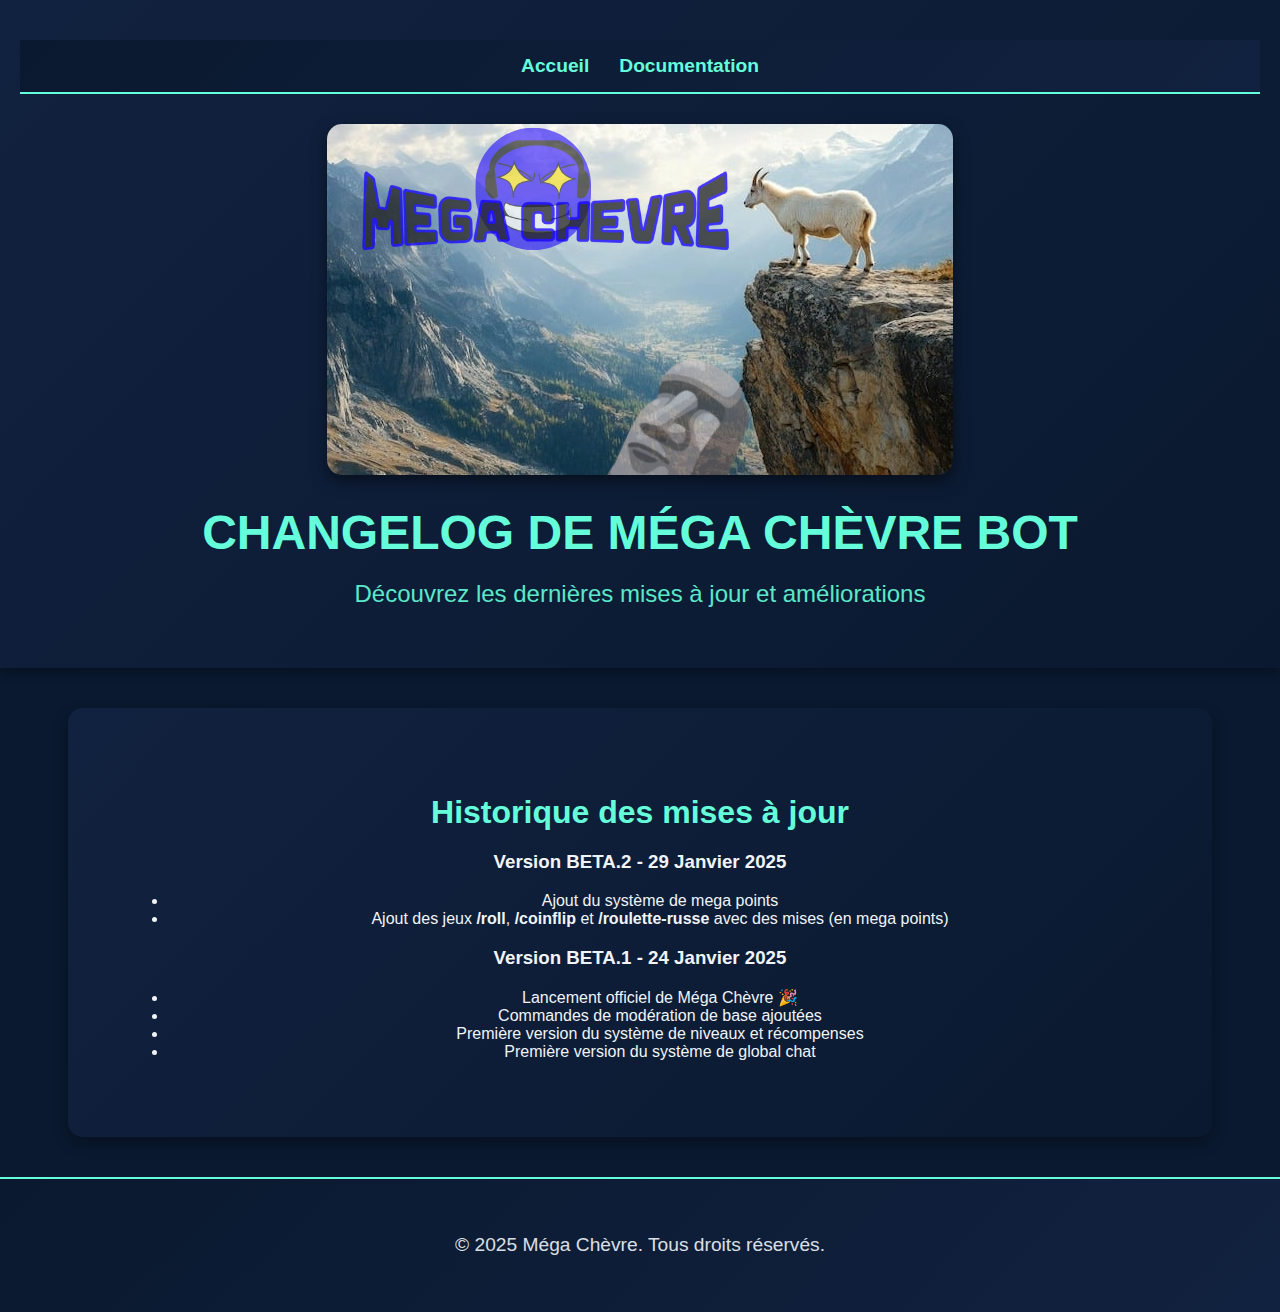
==== Pages/BotDocumentation/changelog.html @ f2ba9ebe "Create changelog.html" ====
<!DOCTYPE html>
<html lang="fr">
<head>
    <meta charset="UTF-8">
    <meta name="viewport" content="width=device-width, initial-scale=1.0">
    <title>Méga Chèvre Bot | Changelog</title>
    <link rel="icon" href="Images/favicon.png" type="image/x-icon">
    <link rel="stylesheet" href="../../style.css">
</head>
<body>
    <header>
        <nav>
            <div class="nav-container">
                <a href="../../index.html" class="navigation-item">Accueil</a>
                <a href="documentation.html" class="navigation-item">Documentation</a>
            </div>
        </nav>
        <div class="banner">
            <img src="../../Images/banner.png" alt="Bannière Méga Chèvre">
        </div>
        <h1 id="title">Changelog de Méga Chèvre Bot</h1>
        <h2 id="subtitle">Découvrez les dernières mises à jour et améliorations</h2>
    </header>
    <main>
        <section id="changelog" class="section-container">
            <h2>Historique des mises à jour</h2>

            <article class="changelog-entry">
                <h3>Version BETA.2 - 29 Janvier 2025</h3>
                <ul>
                    <li>Ajout du système de mega points</li>
                    <li>Ajout des jeux <strong>/roll</strong>, <strong>/coinflip</strong> et <strong>/roulette-russe</strong> avec des mises (en mega points)</li>
                </ul>
            </article>
            
            <article class="changelog-entry">
                <h3>Version BETA.1 - 24 Janvier 2025</h3>
                <ul>
                    <li>Lancement officiel de Méga Chèvre 🎉</li>
                    <li>Commandes de modération de base ajoutées</li>
                    <li>Première version du système de niveaux et récompenses</li>
                    <li>Première version du système de global chat</li>
                </ul>
            </article>
        </section>
    </main>
    <footer>
        <p>&copy; 2025 Méga Chèvre. Tous droits réservés.</p>
    </footer>
</body>
</html>
---- style.css ----
/* General Styles */

html {
    scroll-behavior: smooth;
}

body {
    font-family: 'Poppins', sans-serif;
    margin: 0;
    padding: 0;
    background-color: #0A192F;
    color: #F0F4F8;
    overflow-x: hidden;
}

/* Header */
header {
    text-align: center;
    padding: 40px 20px;
    background: linear-gradient(135deg, #112240, #0A192F);
    box-shadow: 0 4px 10px rgba(0, 0, 0, 0.3);
}

#title {
    font-size: 3rem;
    margin: 10px 0;
    color: #64FFDA;
    font-weight: bold;
    text-transform: uppercase;
}

#subtitle {
    font-size: 1.5rem;
    font-weight: 300;
    opacity: 0.9;
}

/* Navigation */
nav {
    background: linear-gradient(135deg, #0A192F, #112240);
    padding: 15px 0;
    display: flex;
    justify-content: center;
    border-bottom: 2px solid #64FFDA;
    position: sticky;
    top: 0;
    width: 100%;
    z-index: 100;
}

.nav-container {
    display: flex;
    gap: 30px;
}

.navigation-item {
    text-decoration: none;
    color: #64FFDA;
    font-weight: bold;
    font-size: 1.2rem;
    transition: all 0.3s ease-in-out;
    position: relative;
}

.navigation-item::after {
    content: '';
    display: block;
    width: 0;
    height: 3px;
    background: #64FFDA;
    transition: width 0.3s;
    position: absolute;
    bottom: -5px;
    left: 50%;
    transform: translateX(-50%);
}

.navigation-item:hover::after {
    width: 100%;
}

.navigation-item:hover {
    color: #F0F4F8;
}

/* Banner */
.banner img {
    max-width: 90%;
    height: auto;
    display: block;
    margin: 30px auto;
    border-radius: 15px;
    box-shadow: 0 6px 15px rgba(0, 0, 0, 0.5);
}

/* Sections */
.section-container {
    padding: 60px;
    text-align: center;
    background: linear-gradient(135deg, #112240, #0A192F);
    margin: 40px auto;
    width: 80%;
    border-radius: 15px;
    box-shadow: 0 6px 15px rgba(0, 0, 0, 0.3);
    transition: transform 0.3s ease-in-out;
}

.section-container:hover {
    transform: scale(1.02);
}

h2 {
    color: #64FFDA;
    font-size: 2rem;
    margin-bottom: 20px;
}

p {
    font-size: 1.2rem;
    line-height: 1.8;
    opacity: 0.9;
}

a {
    color: white;
}

/* Floating Images for Bot Discord and Community Sections */
.bot-background, .communaute-background {
    position: relative;
    overflow: hidden;
}

.floating-images {
    position: absolute;
    width: 100%;
    height: 100%;
    top: 0;
    left: 0;
    pointer-events: none;
}

.floating-image {
    position: absolute;
    width: 100px;
    opacity: 0.15;
    animation: floatAnimation 6s infinite ease-in-out;
    border-radius: 25px;
}

.floating-image:nth-child(1) {
    top: 10%;
    left: 20%;
    animation-duration: 5s;
}

.floating-image:nth-child(2) {
    top: 50%;
    left: 70%;
    animation-duration: 7s;
}

.floating-image:nth-child(3) {
    top: 80%;
    left: 40%;
    animation-duration: 6s;
}

@keyframes floatAnimation {
    0% { transform: translateY(0); }
    50% { transform: translateY(-20px); }
    100% { transform: translateY(0); }
}

/* Button */
.button {
    display: inline-block;
    padding: 15px 30px;
    font-size: 1.2rem;
    font-weight: bold;
    color: #0A192F;
    background-color: #64FFDA;
    border: none;
    border-radius: 10px;
    text-decoration: none;
    transition: all 0.3s ease-in-out;
    box-shadow: 0 4px 10px rgba(0, 255, 200, 0.3);
}

.button:hover {
    background-color: #52e0c4;
    box-shadow: 0 6px 15px rgba(0, 255, 200, 0.5);
    transform: scale(1.05);
}

/* Footer */
footer {
    text-align: center;
    padding: 30px;
    background: linear-gradient(135deg, #0A192F, #112240);
    border-top: 2px solid #64FFDA;
    font-size: 1rem;
}
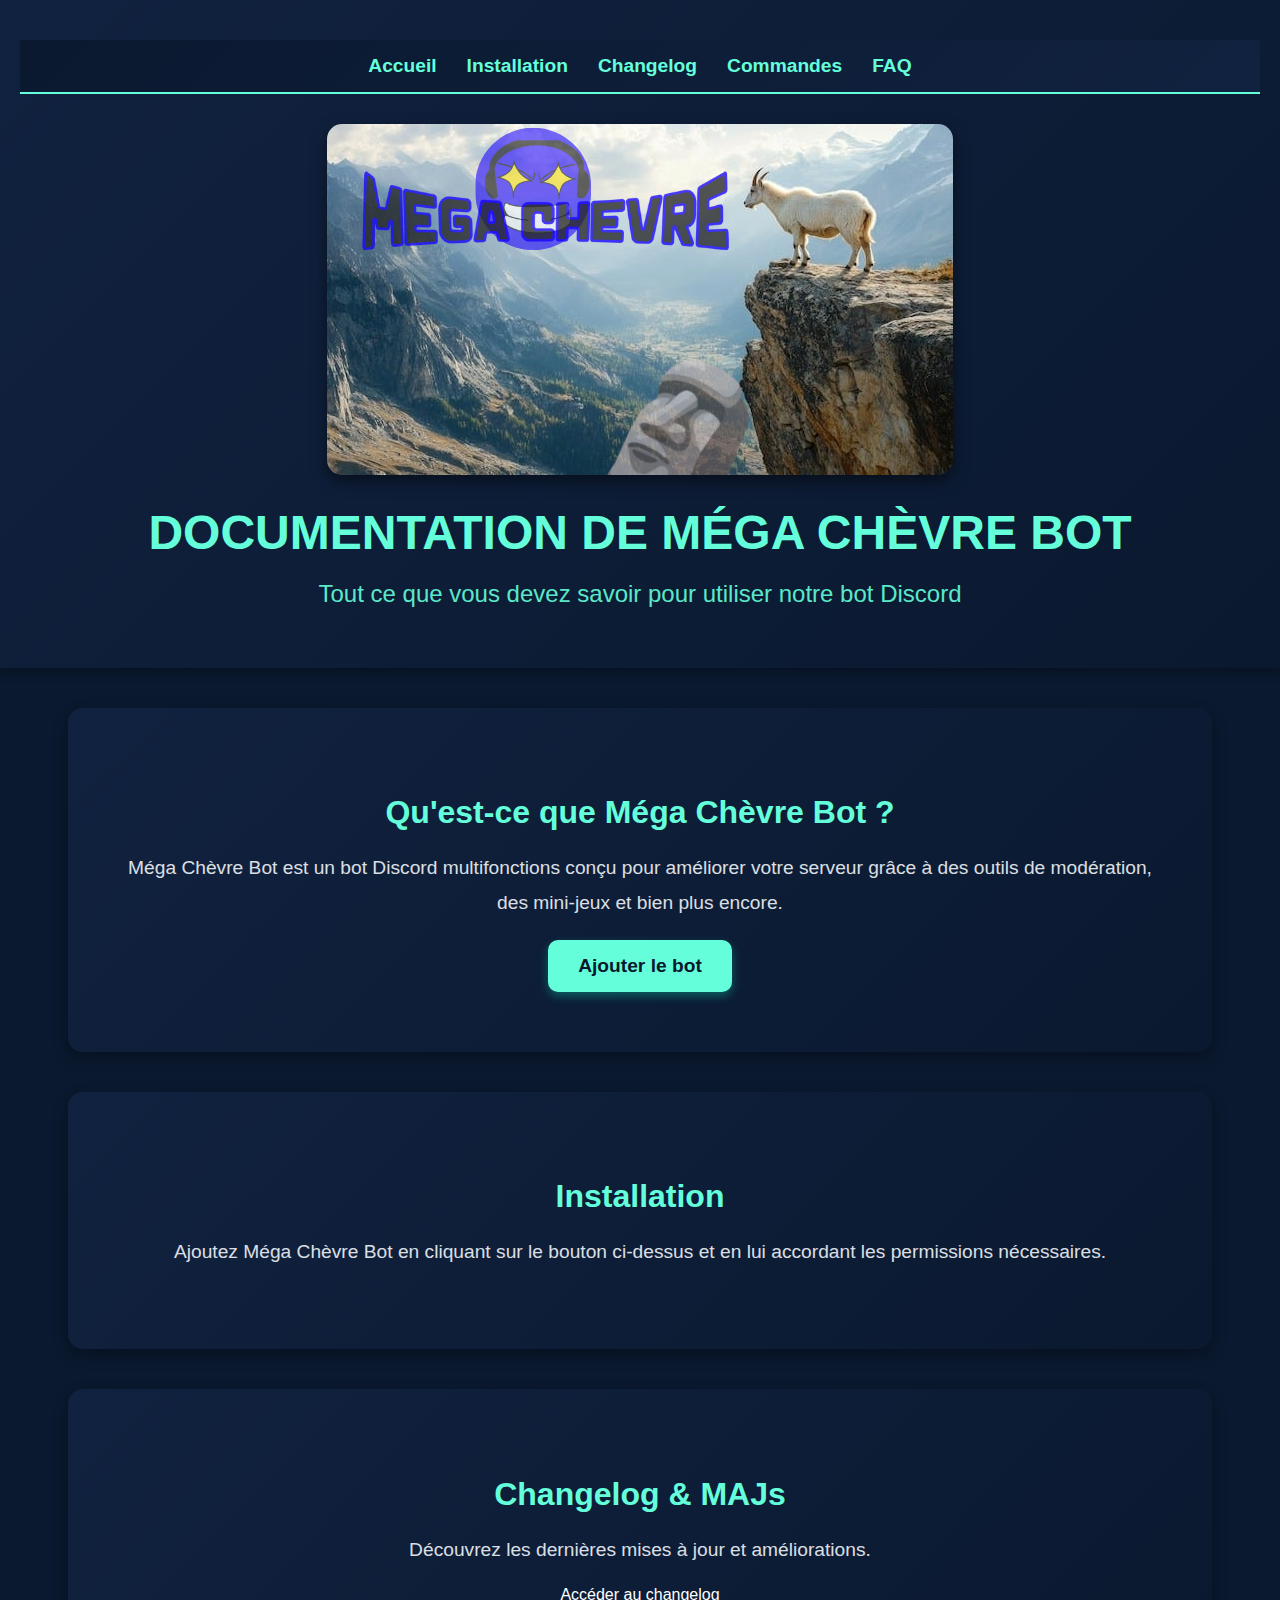
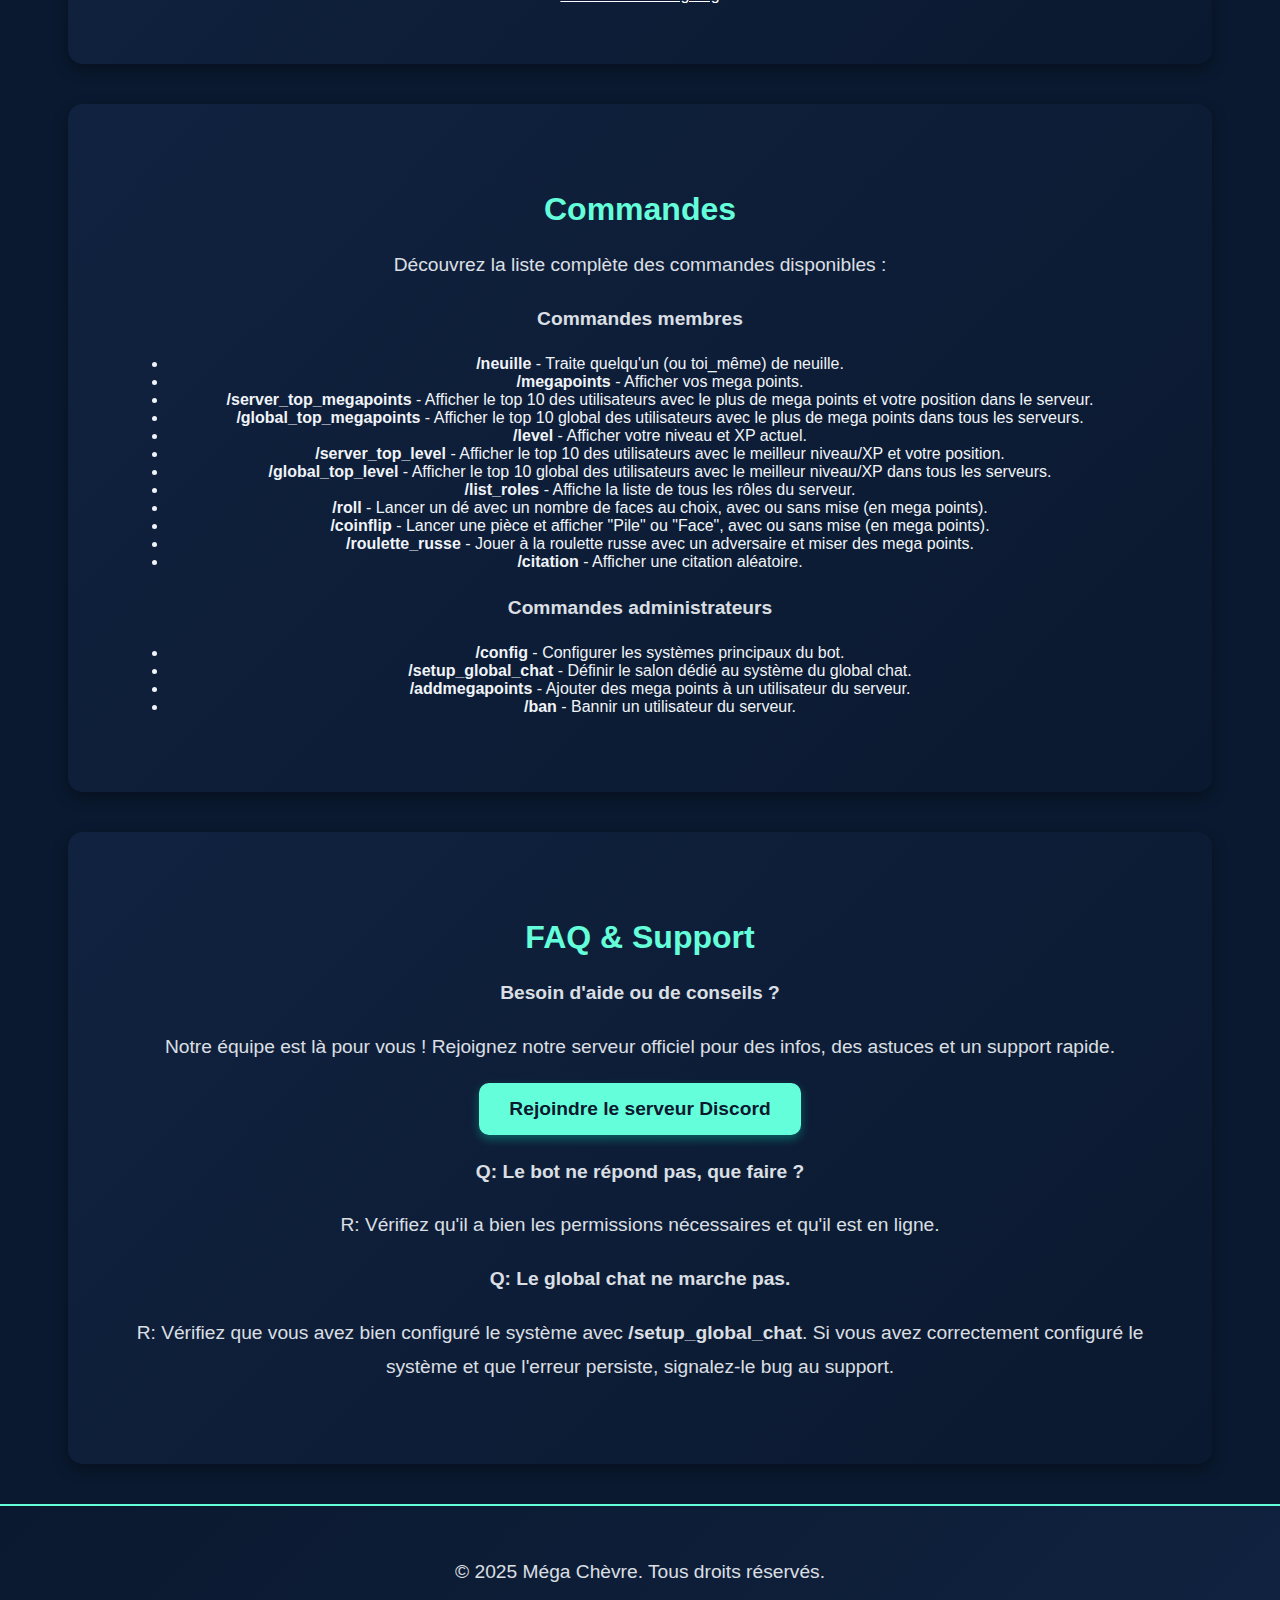
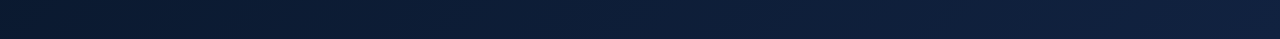
==== commit cad12fa1: "Update changelog.html" ====
--- a/Pages/BotDocumentation/changelog.html
+++ b/Pages/BotDocumentation/changelog.html
@@ -1,10 +1,9 @@
-
 <!DOCTYPE html>
 <html lang="fr">
 <head>
     <meta charset="UTF-8">
     <meta name="viewport" content="width=device-width, initial-scale=1.0">
-    <title>Méga Chèvre Bot | Changelog</title>
+    <title>Méga Chèvre Bot | Documentation</title>
     <link rel="icon" href="Images/favicon.png" type="image/x-icon">
     <link rel="stylesheet" href="../../style.css">
 </head>
@@ -13,36 +12,76 @@
         <nav>
             <div class="nav-container">
                 <a href="../../index.html" class="navigation-item">Accueil</a>
-                <a href="documentation.html" class="navigation-item">Documentation</a>
+                <a href="#installation" class="navigation-item">Installation</a>
+                <a href="#changelog" class="navigation-item">Changelog</a>
+                <a href="#commandes" class="navigation-item">Commandes</a>
+                <a href="#faq" class="navigation-item">FAQ</a>
             </div>
         </nav>
         <div class="banner">
             <img src="../../Images/banner.png" alt="Bannière Méga Chèvre">
         </div>
-        <h1 id="title">Changelog de Méga Chèvre Bot</h1>
-        <h2 id="subtitle">Découvrez les dernières mises à jour et améliorations</h2>
+        <h1 id="title">Documentation de Méga Chèvre Bot</h1>
+        <h2 id="subtitle">Tout ce que vous devez savoir pour utiliser notre bot Discord</h2>
     </header>
     <main>
+        <section id="presentation" class="section-container">
+            <h2>Qu'est-ce que Méga Chèvre Bot ?</h2>
+            <p>Méga Chèvre Bot est un bot Discord multifonctions conçu pour améliorer votre serveur grâce à des outils de modération, des mini-jeux et bien plus encore.</p>
+            <a href="https://discord.com/oauth2/authorize?client_id=1223411356032696430" target="_blank" class="button">Ajouter le bot</a>
+        </section>
+        <section id="installation" class="section-container">
+            <h2>Installation</h2>
+            <p>Ajoutez Méga Chèvre Bot en cliquant sur le bouton ci-dessus et en lui accordant les permissions nécessaires.</p>
+        </section>
         <section id="changelog" class="section-container">
-            <h2>Historique des mises à jour</h2>
-
-            <article class="changelog-entry">
-                <h3>Version BETA.2 - 29 Janvier 2025</h3>
+            <h2>Changelog & MAJs</h2>
+            <p>Découvrez les dernières mises à jour et améliorations.</p>
+            <a href="changelog.html" target="_self">Accéder au changelog</a>
+        </section>
+        <section id="commandes" class="section-container">
+            <h2>Commandes</h2>
+            <p>Découvrez la liste complète des commandes disponibles :</p>
+            <div>
+                <p><strong>Commandes membres</strong></p>
                 <ul>
-                    <li>Ajout du système de mega points</li>
-                    <li>Ajout des jeux <strong>/roll</strong>, <strong>/coinflip</strong> et <strong>/roulette-russe</strong> avec des mises (en mega points)</li>
+                    <li><strong>/neuille</strong> - Traite quelqu'un (ou toi_même) de neuille.</li>
+                    <li><strong>/megapoints</strong> - Afficher vos mega points.</li>
+                    <li><strong>/server_top_megapoints</strong> - Afficher le top 10 des utilisateurs avec le plus de mega points et votre position dans le serveur.</li>
+                    <li><strong>/global_top_megapoints</strong> - Afficher le top 10 global des utilisateurs avec le plus de mega points dans tous les serveurs.</li>
+                    <li><strong>/level</strong> - Afficher votre niveau et XP actuel.</li>
+                    <li><strong>/server_top_level</strong> - Afficher le top 10 des utilisateurs avec le meilleur niveau/XP et votre position.</li>
+                    <li><strong>/global_top_level</strong> - Afficher le top 10 global des utilisateurs avec le meilleur niveau/XP dans tous les serveurs.</li>
+                    <li><strong>/list_roles</strong> - Affiche la liste de tous les rôles du serveur.</li>
+                    <li><strong>/roll</strong> - Lancer un dé avec un nombre de faces au choix, avec ou sans mise (en mega points).</li>
+                    <li><strong>/coinflip</strong> - Lancer une pièce et afficher "Pile" ou "Face", avec ou sans mise (en mega points).</li>
+                    <li><strong>/roulette_russe</strong> - Jouer à la roulette russe avec un adversaire et miser des mega points.</li>
+                    <li><strong>/citation</strong> - Afficher une citation aléatoire.</li>
                 </ul>
-            </article>
-            
-            <article class="changelog-entry">
-                <h3>Version BETA.1 - 24 Janvier 2025</h3>
+            </div>
+            <div>
+                <p><strong>Commandes administrateurs</strong></p>
                 <ul>
-                    <li>Lancement officiel de Méga Chèvre 🎉</li>
-                    <li>Commandes de modération de base ajoutées</li>
-                    <li>Première version du système de niveaux et récompenses</li>
-                    <li>Première version du système de global chat</li>
+                    <li><strong>/config</strong> - Configurer les systèmes principaux du bot.</li>
+                    <li><strong>/setup_global_chat</strong> - Définir le salon dédié au système du global chat.</li>
+                    <li><strong>/addmegapoints</strong> - Ajouter des mega points à un utilisateur du serveur.</li>
+                    <li><strong>/ban</strong> - Bannir un utilisateur du serveur.</li>
                 </ul>
-            </article>
+            </div>
+        </section>
+        <section id="faq_support" class="section-container">
+            <h2>FAQ & Support</h2>
+            <div>
+                <p><strong>Besoin d'aide ou de conseils ?</strong></p>
+                <p>Notre équipe est là pour vous ! Rejoignez notre serveur officiel pour des infos, des astuces et un support rapide.</p>
+                <a href="https://discord.gg/kjXVtxZYvr" target="_blank" class="button">Rejoindre le serveur Discord</a>
+            </div>
+            <div>
+                <p><strong>Q: Le bot ne répond pas, que faire ?</strong></p>
+                <p>R: Vérifiez qu'il a bien les permissions nécessaires et qu'il est en ligne.</p>
+                <p><strong>Q: Le global chat ne marche pas.</strong></p>
+                <p>R: Vérifiez que vous avez bien configuré le système avec <strong>/setup_global_chat</strong>. Si vous avez correctement configuré le système et que l'erreur persiste, signalez-le bug au support.</p>
+            </div>
         </section>
     </main>
     <footer>
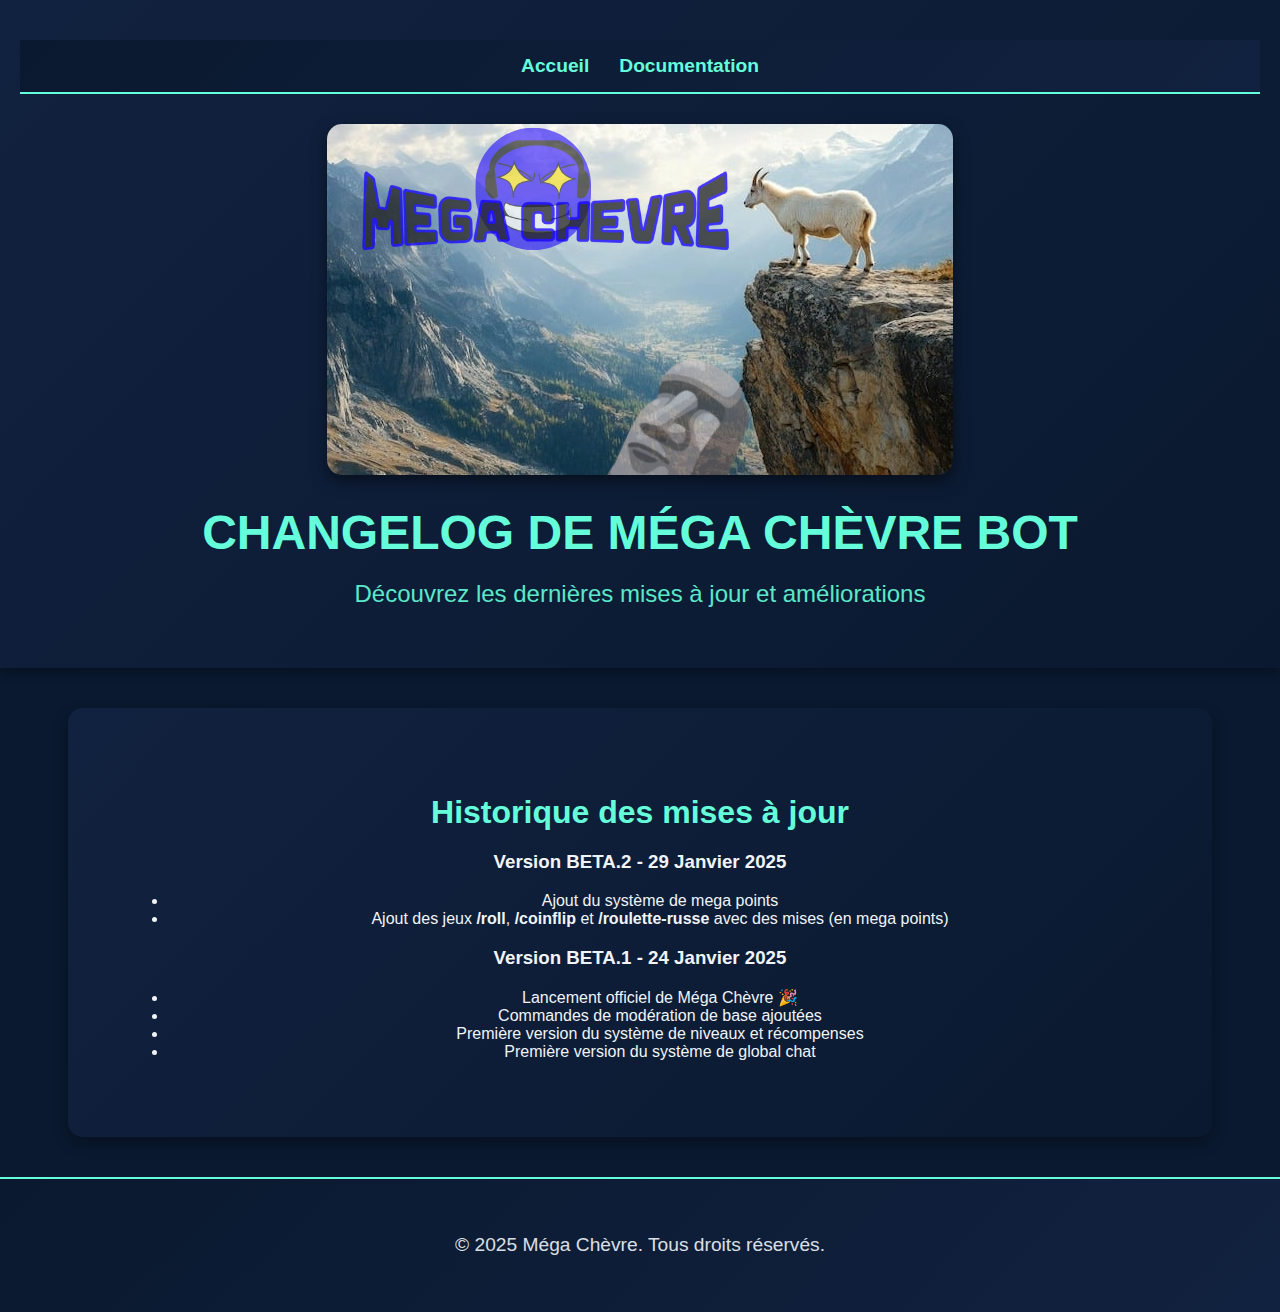
==== commit 3c7aa315: "Update changelog.html" ====
--- a/Pages/BotDocumentation/changelog.html
+++ b/Pages/BotDocumentation/changelog.html
@@ -1,9 +1,10 @@
+
 <!DOCTYPE html>
 <html lang="fr">
 <head>
     <meta charset="UTF-8">
     <meta name="viewport" content="width=device-width, initial-scale=1.0">
-    <title>Méga Chèvre Bot | Documentation</title>
+    <title>Méga Chèvre Bot | Changelog</title>
     <link rel="icon" href="Images/favicon.png" type="image/x-icon">
     <link rel="stylesheet" href="../../style.css">
 </head>
@@ -12,76 +13,36 @@
         <nav>
             <div class="nav-container">
                 <a href="../../index.html" class="navigation-item">Accueil</a>
-                <a href="#installation" class="navigation-item">Installation</a>
-                <a href="#changelog" class="navigation-item">Changelog</a>
-                <a href="#commandes" class="navigation-item">Commandes</a>
-                <a href="#faq" class="navigation-item">FAQ</a>
+                <a href="documentation.html" class="navigation-item">Documentation</a>
             </div>
         </nav>
         <div class="banner">
             <img src="../../Images/banner.png" alt="Bannière Méga Chèvre">
         </div>
-        <h1 id="title">Documentation de Méga Chèvre Bot</h1>
-        <h2 id="subtitle">Tout ce que vous devez savoir pour utiliser notre bot Discord</h2>
+        <h1 id="title">Changelog de Méga Chèvre Bot</h1>
+        <h2 id="subtitle">Découvrez les dernières mises à jour et améliorations</h2>
     </header>
     <main>
-        <section id="presentation" class="section-container">
-            <h2>Qu'est-ce que Méga Chèvre Bot ?</h2>
-            <p>Méga Chèvre Bot est un bot Discord multifonctions conçu pour améliorer votre serveur grâce à des outils de modération, des mini-jeux et bien plus encore.</p>
-            <a href="https://discord.com/oauth2/authorize?client_id=1223411356032696430" target="_blank" class="button">Ajouter le bot</a>
-        </section>
-        <section id="installation" class="section-container">
-            <h2>Installation</h2>
-            <p>Ajoutez Méga Chèvre Bot en cliquant sur le bouton ci-dessus et en lui accordant les permissions nécessaires.</p>
-        </section>
         <section id="changelog" class="section-container">
-            <h2>Changelog & MAJs</h2>
-            <p>Découvrez les dernières mises à jour et améliorations.</p>
-            <a href="changelog.html" target="_self">Accéder au changelog</a>
-        </section>
-        <section id="commandes" class="section-container">
-            <h2>Commandes</h2>
-            <p>Découvrez la liste complète des commandes disponibles :</p>
-            <div>
-                <p><strong>Commandes membres</strong></p>
+            <h2>Historique des mises à jour</h2>
+
+            <article class="changelog-entry">
+                <h3>Version BETA.2 - 29 Janvier 2025</h3>
                 <ul>
-                    <li><strong>/neuille</strong> - Traite quelqu'un (ou toi_même) de neuille.</li>
-                    <li><strong>/megapoints</strong> - Afficher vos mega points.</li>
-                    <li><strong>/server_top_megapoints</strong> - Afficher le top 10 des utilisateurs avec le plus de mega points et votre position dans le serveur.</li>
-                    <li><strong>/global_top_megapoints</strong> - Afficher le top 10 global des utilisateurs avec le plus de mega points dans tous les serveurs.</li>
-                    <li><strong>/level</strong> - Afficher votre niveau et XP actuel.</li>
-                    <li><strong>/server_top_level</strong> - Afficher le top 10 des utilisateurs avec le meilleur niveau/XP et votre position.</li>
-                    <li><strong>/global_top_level</strong> - Afficher le top 10 global des utilisateurs avec le meilleur niveau/XP dans tous les serveurs.</li>
-                    <li><strong>/list_roles</strong> - Affiche la liste de tous les rôles du serveur.</li>
-                    <li><strong>/roll</strong> - Lancer un dé avec un nombre de faces au choix, avec ou sans mise (en mega points).</li>
-                    <li><strong>/coinflip</strong> - Lancer une pièce et afficher "Pile" ou "Face", avec ou sans mise (en mega points).</li>
-                    <li><strong>/roulette_russe</strong> - Jouer à la roulette russe avec un adversaire et miser des mega points.</li>
-                    <li><strong>/citation</strong> - Afficher une citation aléatoire.</li>
+                    <li>Ajout du système de mega points</li>
+                    <li>Ajout des jeux <strong>/roll</strong>, <strong>/coinflip</strong> et <strong>/roulette-russe</strong> avec des mises (en mega points)</li>
                 </ul>
-            </div>
-            <div>
-                <p><strong>Commandes administrateurs</strong></p>
+            </article>
+            
+            <article class="changelog-entry">
+                <h3>Version BETA.1 - 24 Janvier 2025</h3>
                 <ul>
-                    <li><strong>/config</strong> - Configurer les systèmes principaux du bot.</li>
-                    <li><strong>/setup_global_chat</strong> - Définir le salon dédié au système du global chat.</li>
-                    <li><strong>/addmegapoints</strong> - Ajouter des mega points à un utilisateur du serveur.</li>
-                    <li><strong>/ban</strong> - Bannir un utilisateur du serveur.</li>
+                    <li>Lancement officiel de Méga Chèvre 🎉</li>
+                    <li>Commandes de modération de base ajoutées</li>
+                    <li>Première version du système de niveaux et récompenses</li>
+                    <li>Première version du système de global chat</li>
                 </ul>
-            </div>
-        </section>
-        <section id="faq_support" class="section-container">
-            <h2>FAQ & Support</h2>
-            <div>
-                <p><strong>Besoin d'aide ou de conseils ?</strong></p>
-                <p>Notre équipe est là pour vous ! Rejoignez notre serveur officiel pour des infos, des astuces et un support rapide.</p>
-                <a href="https://discord.gg/kjXVtxZYvr" target="_blank" class="button">Rejoindre le serveur Discord</a>
-            </div>
-            <div>
-                <p><strong>Q: Le bot ne répond pas, que faire ?</strong></p>
-                <p>R: Vérifiez qu'il a bien les permissions nécessaires et qu'il est en ligne.</p>
-                <p><strong>Q: Le global chat ne marche pas.</strong></p>
-                <p>R: Vérifiez que vous avez bien configuré le système avec <strong>/setup_global_chat</strong>. Si vous avez correctement configuré le système et que l'erreur persiste, signalez-le bug au support.</p>
-            </div>
+            </article>
         </section>
     </main>
     <footer>
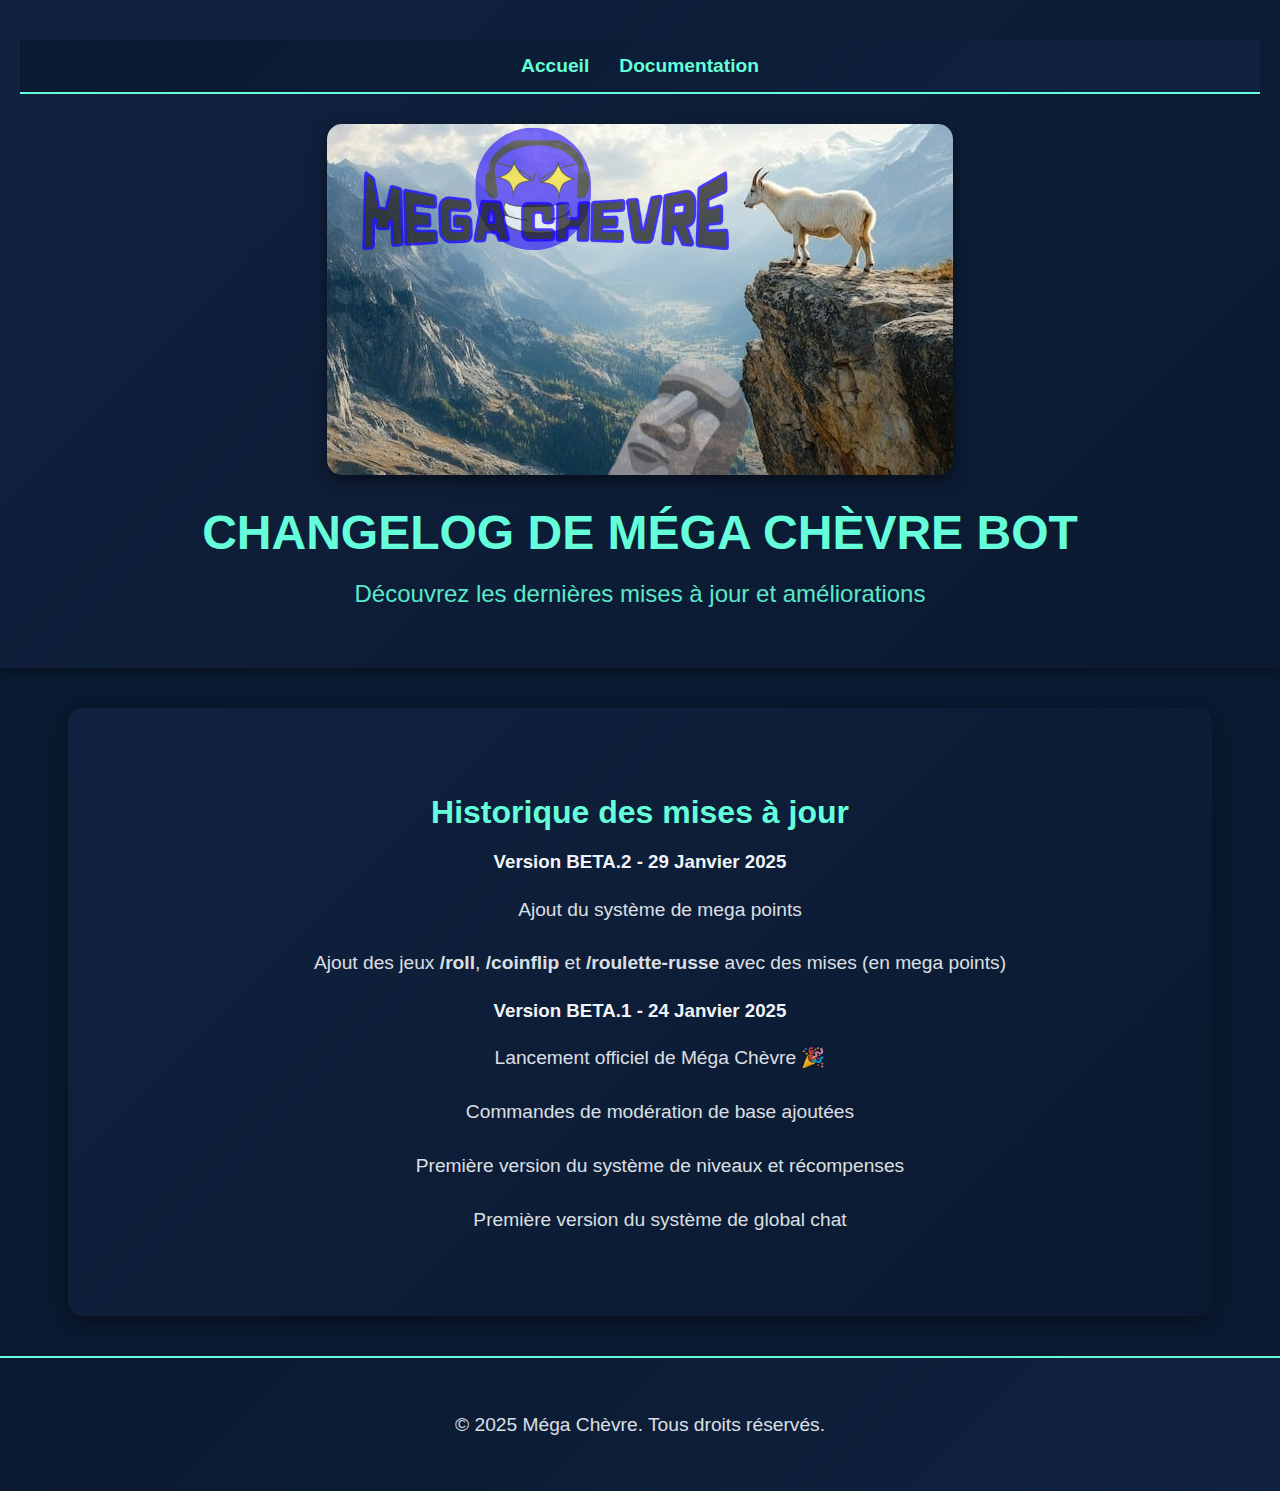
==== commit 00753901: "Update changelog.html" ====
--- a/Pages/BotDocumentation/changelog.html
+++ b/Pages/BotDocumentation/changelog.html
@@ -29,18 +29,18 @@
             <article class="changelog-entry">
                 <h3>Version BETA.2 - 29 Janvier 2025</h3>
                 <ul>
-                    <li>Ajout du système de mega points</li>
-                    <li>Ajout des jeux <strong>/roll</strong>, <strong>/coinflip</strong> et <strong>/roulette-russe</strong> avec des mises (en mega points)</li>
+                    <p>Ajout du système de mega points</p>
+                    <p>Ajout des jeux <strong>/roll</strong>, <strong>/coinflip</strong> et <strong>/roulette-russe</strong> avec des mises (en mega points)</p>
                 </ul>
             </article>
             
             <article class="changelog-entry">
                 <h3>Version BETA.1 - 24 Janvier 2025</h3>
                 <ul>
-                    <li>Lancement officiel de Méga Chèvre 🎉</li>
-                    <li>Commandes de modération de base ajoutées</li>
-                    <li>Première version du système de niveaux et récompenses</li>
-                    <li>Première version du système de global chat</li>
+                    <p>Lancement officiel de Méga Chèvre 🎉</p>
+                    <p>Commandes de modération de base ajoutées</p>
+                    <p>Première version du système de niveaux et récompenses</p>
+                    <p>Première version du système de global chat</p>
                 </ul>
             </article>
         </section>
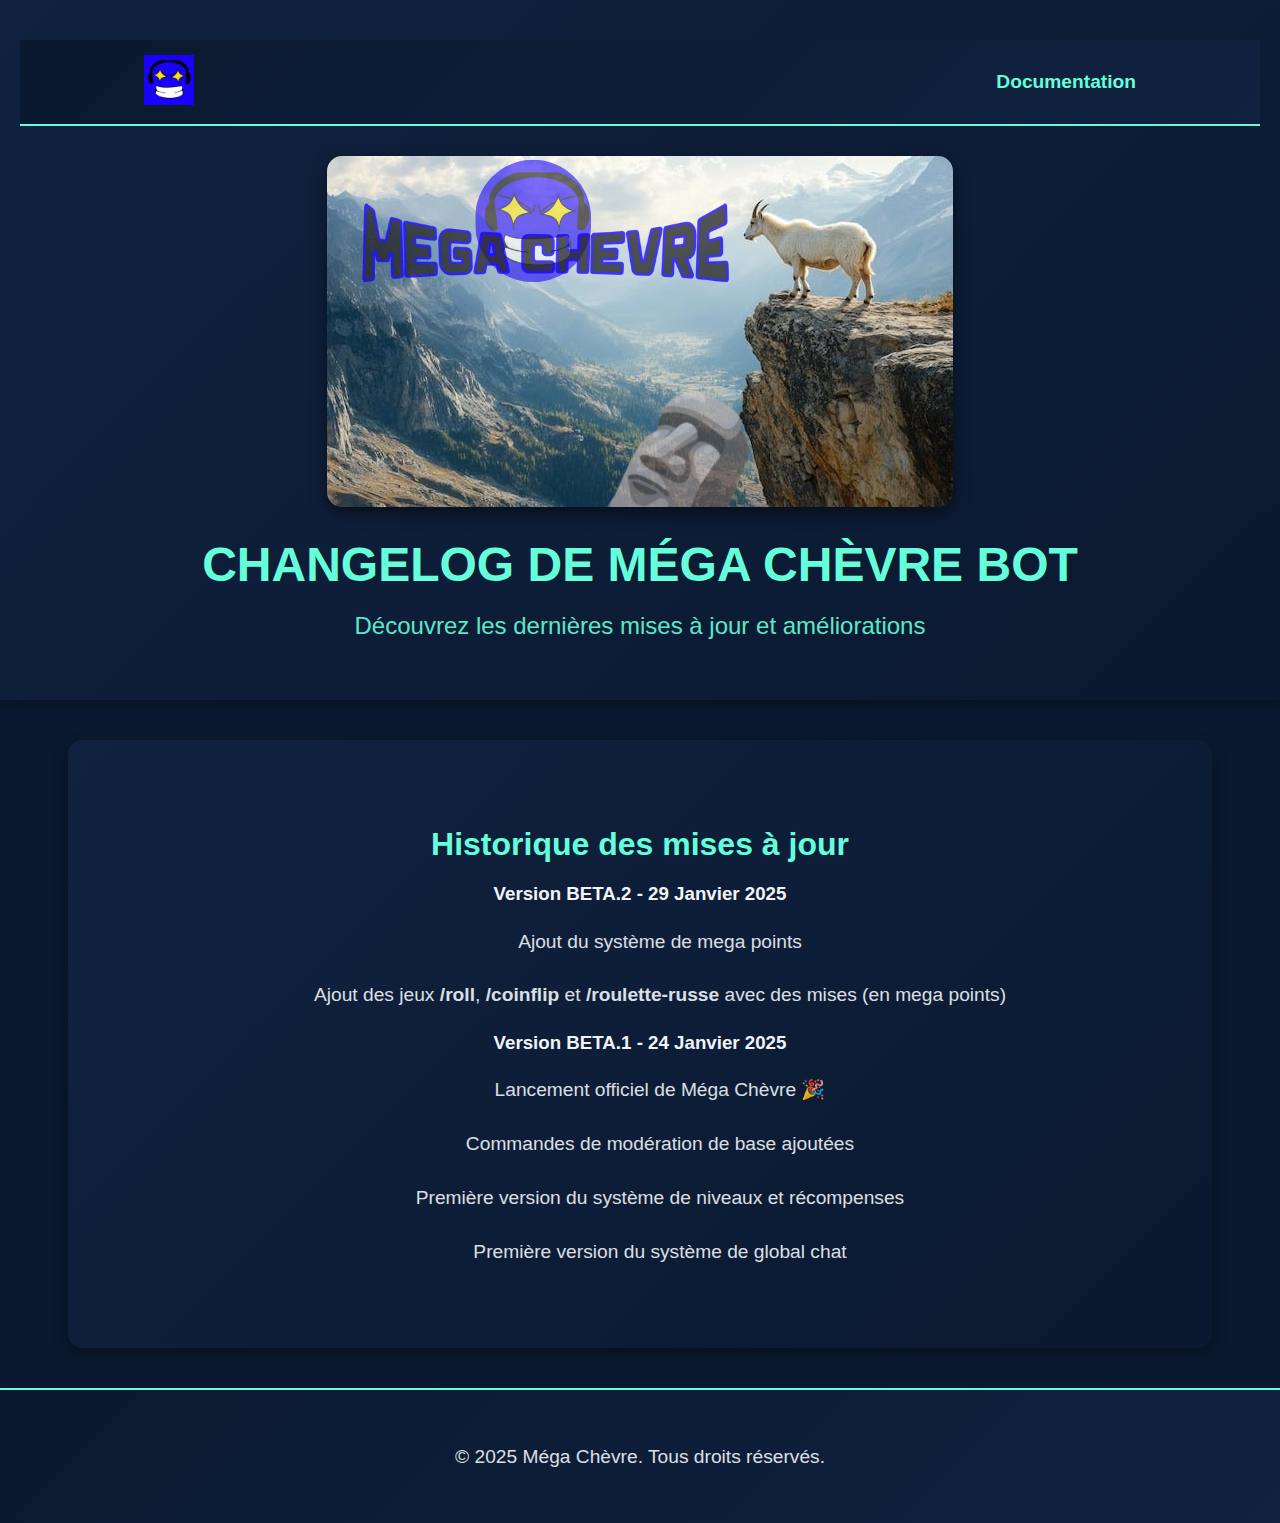
==== commit dcb556e0: "Update changelog.html" ====
--- a/Pages/BotDocumentation/changelog.html
+++ b/Pages/BotDocumentation/changelog.html
@@ -12,8 +12,15 @@
     <header>
         <nav>
             <div class="nav-container">
-                <a href="../../index.html" class="navigation-item">Accueil</a>
-                <a href="documentation.html" class="navigation-item">Documentation</a>
+                <div class="nav-logo">
+                    <a href="../../index.html">
+                        <img src="../../Images/megachevre_logo.png" alt="Accueil">
+                    </a>
+                </div>
+
+                <ul class="navigation-item">
+                    <li><a href="documentation.html" class="navigation-item">Documentation</a></li>
+                </ul>
             </div>
         </nav>
         <div class="banner">
--- a/style.css
+++ b/style.css
@@ -1,5 +1,4 @@
 /* General Styles */
-
 html {
     scroll-behavior: smooth;
 }
@@ -50,10 +49,44 @@
 
 .nav-container {
     display: flex;
-    gap: 30px;
+    align-items: center;
+    justify-content: space-between;
+    width: 80%;
+}
+
+.nav-logo a img {
+    height: 50px;
+    transition: all 0.3s ease-in-out;
+}
+
+.nav-logo a img:hover {
+    transform: scale(1.2);
+}
+
+.nav-logo a::after {
+    content: '';
+    display: block;
+    width: 0;
+    height: 3px;
+    background: #64FFDA;
+    transition: width 0.3s;
+    position: absolute;
+    bottom: -8px;
+    left: 15%;
+    transform: translateX(-50%);
+}
+
+.nav-logo a:hover::after {
+    width: 100px;
 }
 
 .navigation-item {
+    list-style: none;
+    display: flex;
+    gap: 20px;
+}
+
+.navigation-item li a {
     text-decoration: none;
     color: #64FFDA;
     font-weight: bold;
@@ -62,7 +95,7 @@
     position: relative;
 }
 
-.navigation-item::after {
+.navigation-item li a::after {
     content: '';
     display: block;
     width: 0;
@@ -70,16 +103,16 @@
     background: #64FFDA;
     transition: width 0.3s;
     position: absolute;
-    bottom: -5px;
+    bottom: -24px;
     left: 50%;
     transform: translateX(-50%);
 }
 
-.navigation-item:hover::after {
+.navigation-item li a:hover::after {
     width: 100%;
 }
 
-.navigation-item:hover {
+.navigation-item li a:hover {
     color: #F0F4F8;
 }
 
@@ -123,6 +156,7 @@
 
 a {
     color: white;
+    text-decoration: none;
 }
 
 /* Floating Images for Bot Discord and Community Sections */
@@ -164,6 +198,12 @@
     top: 80%;
     left: 40%;
     animation-duration: 6s;
+}
+
+.floating-image:nth-child(4) {
+    top: 30%;
+    left: 50%;
+    animation-duration: 8s;
 }
 
 @keyframes floatAnimation {
